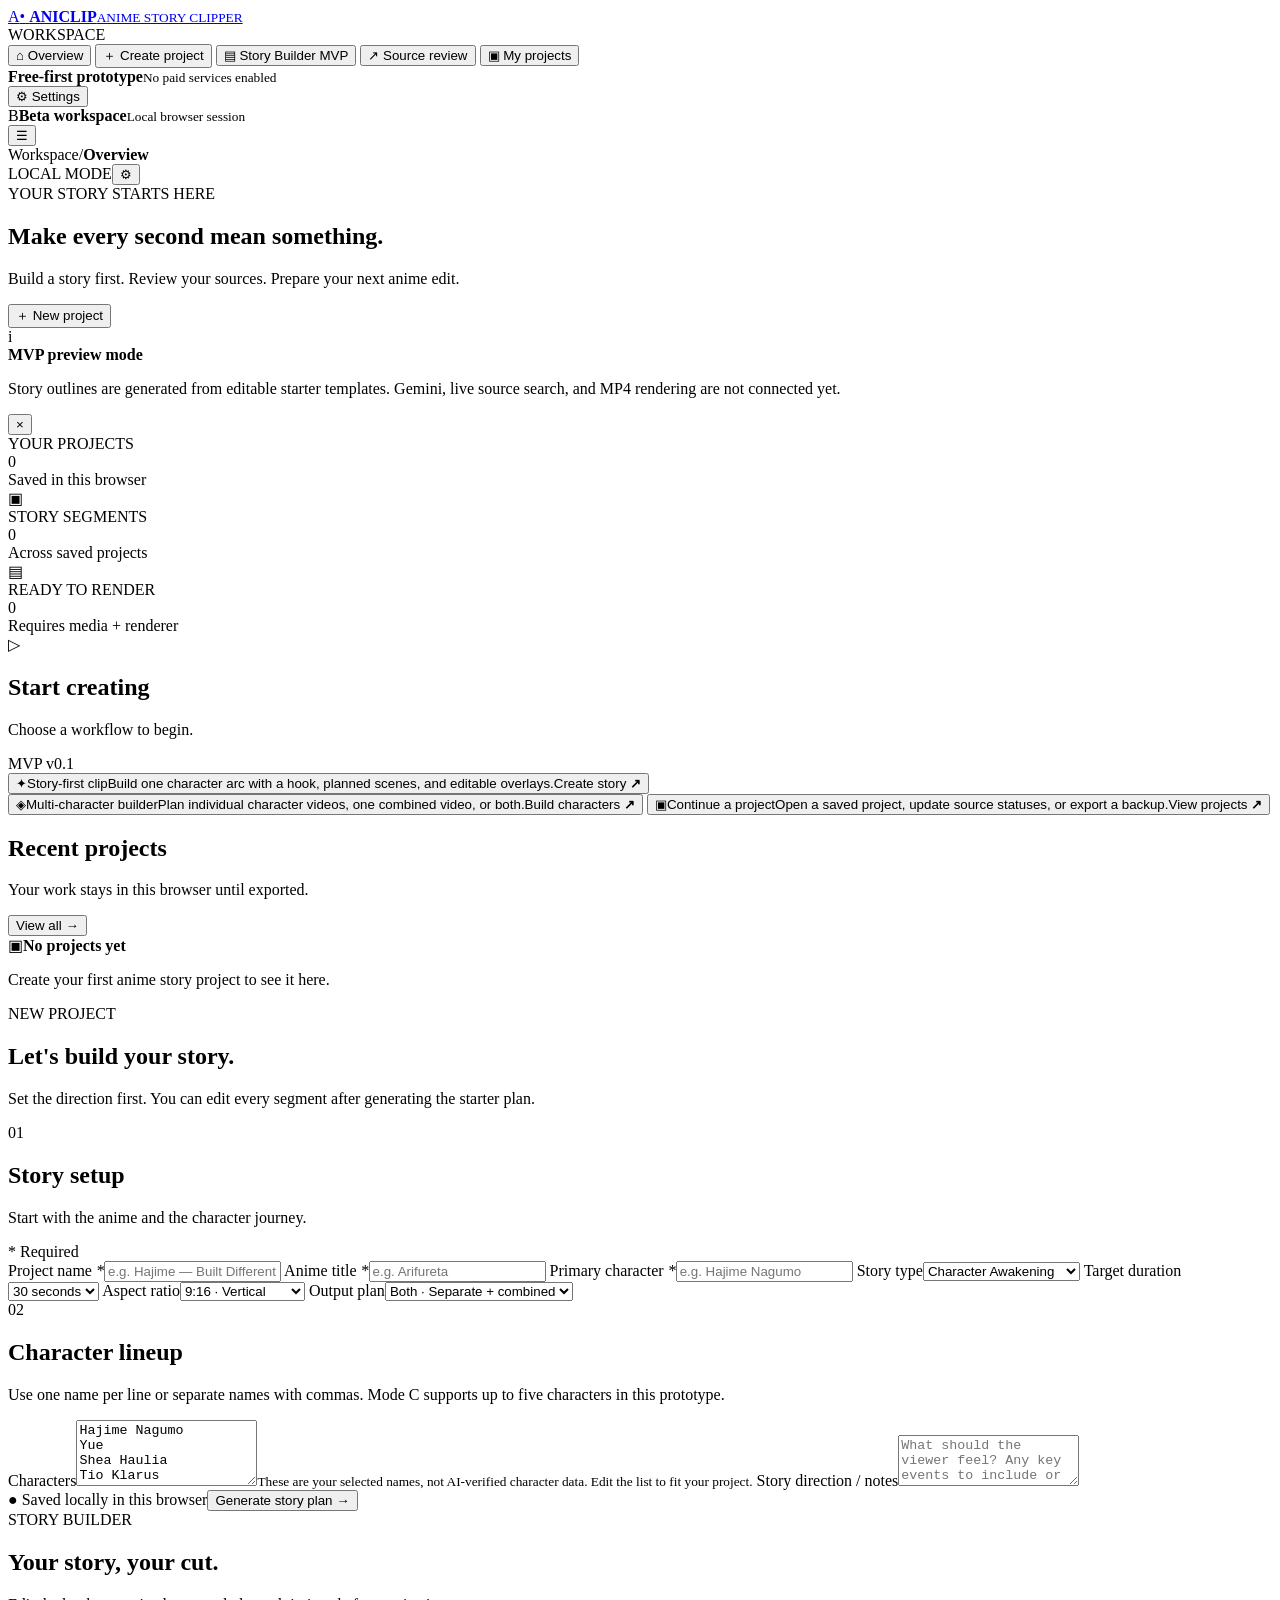
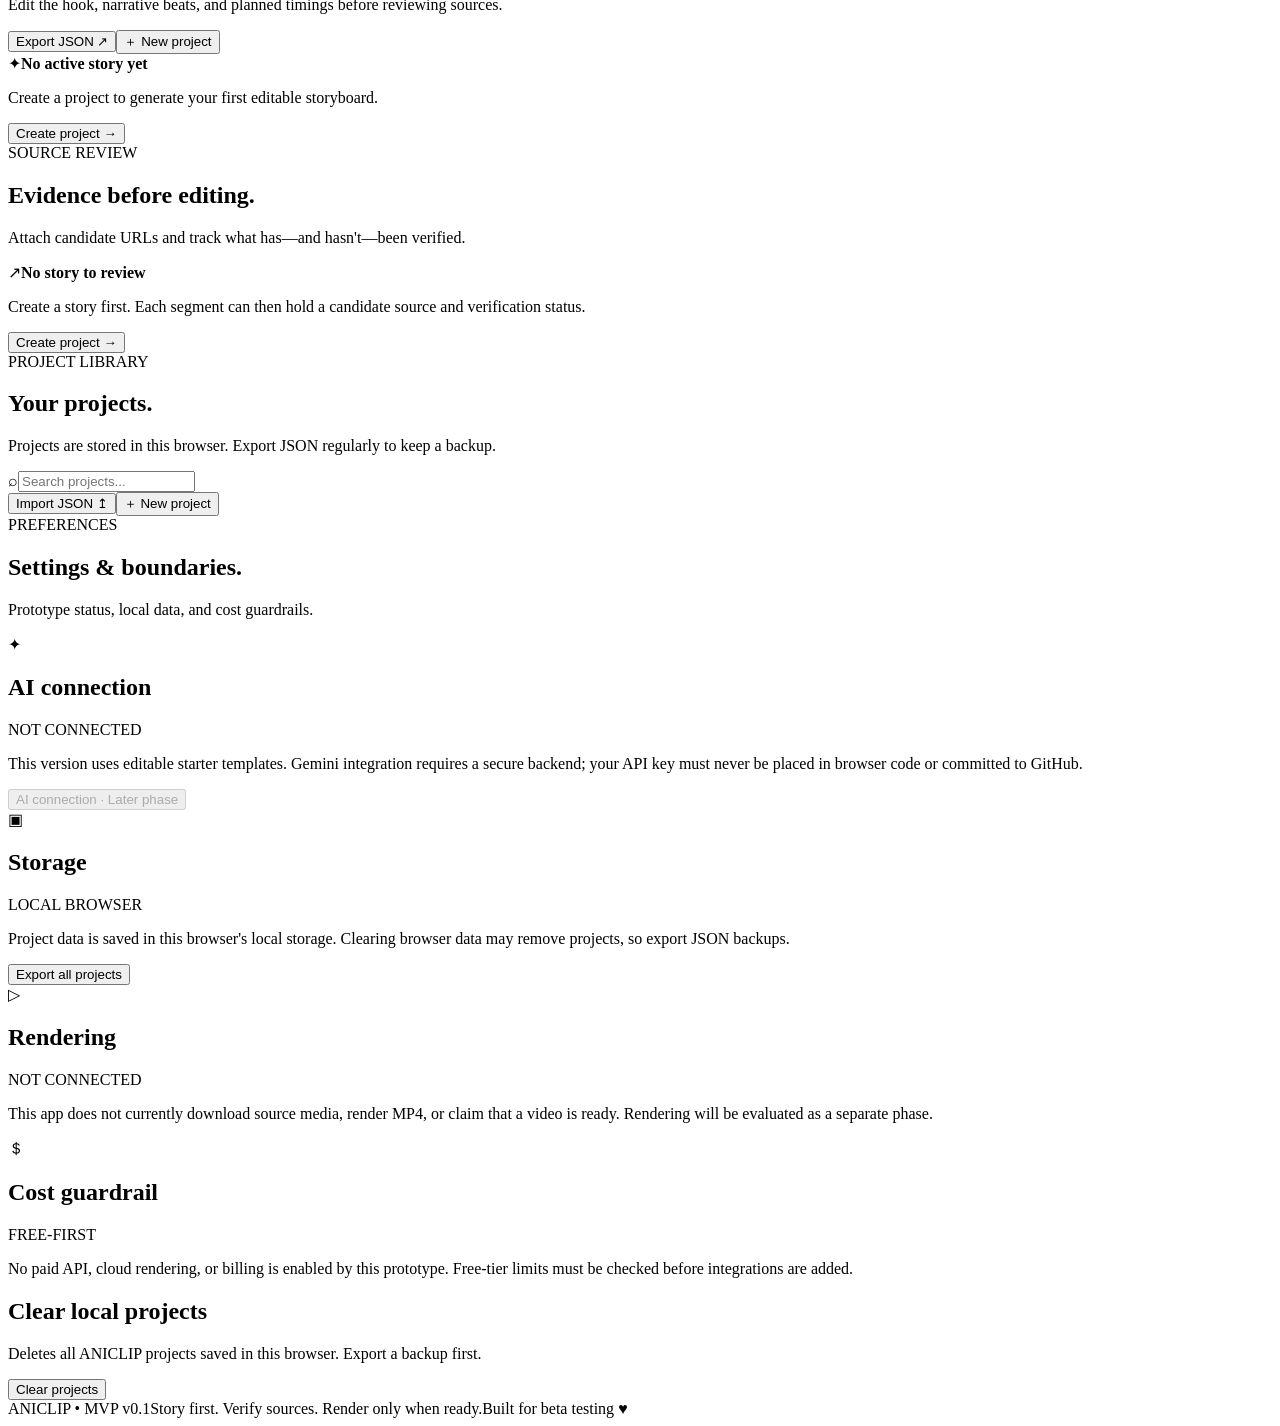
==== index.html @ 744c7e6e "feat: add ANICLIP MVP browser interface" ====
<!doctype html>
<html lang="en">
<head>
  <meta charset="utf-8">
  <meta name="viewport" content="width=device-width, initial-scale=1">
  <meta name="theme-color" content="#111310">
  <meta name="description" content="ANICLIP — plan coherent anime storytelling clips in your browser.">
  <title>ANICLIP — Anime Story Clipper</title>
  <link rel="stylesheet" href="./styles.css">
  <script src="./app.js" defer></script>
</head>
<body>
  <div class="app-shell">
    <aside class="sidebar" id="sidebar">
      <a class="brand" href="#" aria-label="ANICLIP home" data-view="home">
        <span class="brand-mark">A<span>•</span></span>
        <span class="brand-copy"><strong>ANICLIP</strong><small>ANIME STORY CLIPPER</small></span>
      </a>
      <div class="workspace-label">WORKSPACE</div>
      <nav class="main-nav" aria-label="Main navigation">
        <button class="nav-item active" data-view="home"><span class="nav-icon">⌂</span> Overview</button>
        <button class="nav-item" data-view="create"><span class="nav-icon">＋</span> Create project</button>
        <button class="nav-item" data-view="story"><span class="nav-icon">▤</span> Story Builder <span class="nav-pill">MVP</span></button>
        <button class="nav-item" data-view="sources"><span class="nav-icon">↗</span> Source review</button>
        <button class="nav-item" data-view="projects"><span class="nav-icon">▣</span> My projects</button>
      </nav>
      <div class="sidebar-bottom">
        <div class="free-card"><span class="status-dot"></span><div><strong>Free-first prototype</strong><small>No paid services enabled</small></div></div>
        <button class="nav-item" data-view="settings"><span class="nav-icon">⚙</span> Settings</button>
        <div class="user-mini"><span class="avatar">B</span><span><strong>Beta workspace</strong><small>Local browser session</small></span></div>
      </div>
    </aside>

    <main class="main-content">
      <header class="topbar">
        <button class="mobile-menu" id="mobileMenu" aria-label="Toggle navigation">☰</button>
        <div class="breadcrumbs"><span>Workspace</span><span class="crumb-slash">/</span><strong id="pageCrumb">Overview</strong></div>
        <div class="topbar-right"><span class="local-badge"><span class="status-dot"></span> LOCAL MODE</span><button class="icon-button" id="topSettings" title="Settings" aria-label="Settings">⚙</button></div>
      </header>

      <section class="view active" id="view-home">
        <div class="welcome-row"><div><div class="eyebrow">YOUR STORY STARTS HERE</div><h1>Make every second <span>mean something.</span></h1><p class="subhead">Build a story first. Review your sources. Prepare your next anime edit.</p></div><button class="button button-primary" data-view="create">＋ New project</button></div>
        <div class="notice notice-info"><span class="notice-icon">i</span><div><strong>MVP preview mode</strong><p>Story outlines are generated from editable starter templates. Gemini, live source search, and MP4 rendering are not connected yet.</p></div><button class="notice-close" aria-label="Dismiss notice">×</button></div>
        <div class="stats-grid">
          <article class="stat-card"><div class="stat-label">YOUR PROJECTS</div><div class="stat-number" id="statProjects">0</div><div class="stat-foot">Saved in this browser</div><span class="stat-icon">▣</span></article>
          <article class="stat-card"><div class="stat-label">STORY SEGMENTS</div><div class="stat-number" id="statSegments">0</div><div class="stat-foot">Across saved projects</div><span class="stat-icon">▤</span></article>
          <article class="stat-card"><div class="stat-label">READY TO RENDER</div><div class="stat-number">0</div><div class="stat-foot">Requires media + renderer</div><span class="stat-icon">▷</span></article>
        </div>
        <div class="section-heading"><div><h2>Start creating</h2><p>Choose a workflow to begin.</p></div><span class="muted-label">MVP v0.1</span></div>
        <div class="workflow-grid">
          <button class="workflow-card" data-view="create"><span class="workflow-icon lime">✦</span><span class="workflow-title">Story-first clip</span><span class="workflow-description">Build one character arc with a hook, planned scenes, and editable overlays.</span><span class="workflow-link">Create story <b>↗</b></span></button>
          <button class="workflow-card" data-view="create" data-mode="both"><span class="workflow-icon purple">◈</span><span class="workflow-title">Multi-character builder</span><span class="workflow-description">Plan individual character videos, one combined video, or both.</span><span class="workflow-link">Build characters <b>↗</b></span></button>
          <button class="workflow-card" data-view="projects"><span class="workflow-icon orange">▣</span><span class="workflow-title">Continue a project</span><span class="workflow-description">Open a saved project, update source statuses, or export a backup.</span><span class="workflow-link">View projects <b>↗</b></span></button>
        </div>
        <div class="section-heading recent-heading"><div><h2>Recent projects</h2><p>Your work stays in this browser until exported.</p></div><button class="text-button" data-view="projects">View all →</button></div>
        <div id="recentProjects" class="recent-list"><div class="empty-state"><span>▣</span><strong>No projects yet</strong><p>Create your first anime story project to see it here.</p></div></div>
      </section>

      <section class="view" id="view-create">
        <div class="page-intro"><div class="eyebrow">NEW PROJECT</div><h1>Let's build your story.</h1><p>Set the direction first. You can edit every segment after generating the starter plan.</p></div>
        <form id="projectForm" class="panel form-panel">
          <div class="panel-heading"><div><span class="step-number">01</span><div><h2>Story setup</h2><p>Start with the anime and the character journey.</p></div></div><span class="required-note">* Required</span></div>
          <div class="form-grid">
            <label class="field field-full"><span>Project name <em>*</em></span><input id="projectName" required maxlength="80" placeholder="e.g. Hajime — Built Different"></label>
            <label class="field"><span>Anime title <em>*</em></span><input id="animeTitle" required placeholder="e.g. Arifureta"></label>
            <label class="field"><span>Primary character <em>*</em></span><input id="characterName" required placeholder="e.g. Hajime Nagumo"></label>
            <label class="field"><span>Story type</span><select id="storyType"><option>Character Awakening</option><option>Origin Story</option><option>Betrayal & Revenge</option><option>Strongest Moments</option><option>Emotional Story</option><option>Full Character Journey</option></select></label>
            <label class="field"><span>Target duration</span><select id="duration"><option value="15">15 seconds</option><option value="20">20 seconds</option><option value="30" selected>30 seconds</option></select></label>
            <label class="field"><span>Aspect ratio</span><select id="aspectRatio"><option value="9:16" selected>9:16 · Vertical</option><option value="4:5">4:5 · Portrait</option><option value="1:1">1:1 · Square</option><option value="16:9">16:9 · Landscape</option></select></label>
            <label class="field"><span>Output plan</span><select id="outputMode"><option value="separate">Separate videos</option><option value="combined">One combined video</option><option value="both" selected>Both · Separate + combined</option></select></label>
          </div>
          <div class="divider"></div>
          <div class="panel-heading compact-heading"><div><span class="step-number">02</span><div><h2>Character lineup</h2><p>Use one name per line or separate names with commas. Mode C supports up to five characters in this prototype.</p></div></div></div>
          <label class="field"><span>Characters</span><textarea id="characterList" rows="4" placeholder="Hajime Nagumo&#10;Yue&#10;Shea Haulia&#10;Tio Klarus&#10;Kaori Shirasaki">Hajime Nagumo
Yue
Shea Haulia
Tio Klarus
Kaori Shirasaki</textarea><small class="field-help">These are your selected names, not AI-verified character data. Edit the list to fit your project.</small></label>
          <label class="field"><span>Story direction / notes</span><textarea id="storyNotes" rows="3" placeholder="What should the viewer feel? Any key events to include or avoid?"></textarea></label>
          <div class="form-footer"><span class="privacy-note"><span>●</span> Saved locally in this browser</span><button class="button button-primary" type="submit">Generate story plan <span>→</span></button></div>
        </form>
      </section>

      <section class="view" id="view-story">
        <div class="page-intro story-intro"><div><div class="eyebrow">STORY BUILDER</div><h1 id="storyPageTitle">Your story, your cut.</h1><p id="storyPageDescription">Edit the hook, narrative beats, and planned timings before reviewing sources.</p></div><div class="page-actions"><button class="button button-secondary" id="exportProjectTop">Export JSON ↗</button><button class="button button-primary" data-view="create">＋ New project</button></div></div>
        <div id="noStory" class="empty-state large-empty"><span>✦</span><strong>No active story yet</strong><p>Create a project to generate your first editable storyboard.</p><button class="button button-primary" data-view="create">Create project →</button></div>
        <div id="storyWorkspace" hidden>
          <div class="project-summary panel"><div class="project-avatar">AN</div><div class="project-summary-copy"><div class="project-kicker" id="summaryAnime">ANIME</div><h2 id="summaryTitle">Project title</h2><p id="summaryMeta">Character · Story type · Duration</p></div><span class="status-chip status-draft" id="summaryStatus">DRAFT</span></div>
          <div class="mode-switch-wrap"><div><h2>Output plan</h2><p>Mode C supports separate videos and a combined video.</p></div><div class="mode-switch" id="modeSwitch"><button data-mode="separate">Separate</button><button data-mode="combined">Combined</button><button data-mode="both" class="selected">Both</button></div></div>
          <div id="outputPlanCards" class="output-plan-grid"></div>
          <div class="story-layout">
            <div class="story-main-column">
              <div class="panel hook-panel"><div class="panel-topline"><div><div class="eyebrow">SMART HOOK · STARTER SUGGESTION</div><h2>Win the first second.</h2></div><span class="tag tag-lime">EDITABLE</span></div><label class="field"><span>Opening overlay</span><input id="hookText" maxlength="100" placeholder="Your hook text"></label><p class="field-help">This hook is a template suggestion, not a scene analysis. Choose a verified visual moment later.</p></div>
              <div class="panel timeline-panel"><div class="panel-topline"><div><div class="eyebrow">STORY RESULT</div><h2>Story timeline</h2><p>Edit the narrative, overlay, and segment length.</p></div><span class="total-time" id="totalTime">30s planned</span></div><div class="timeline-ruler" id="timelineRuler"></div><div id="segmentsList" class="segments-list"></div><div class="timeline-footer"><button class="button button-secondary" id="addSegment">＋ Add segment</button><button class="button button-primary" id="saveStory">Save changes</button></div></div>
            </div>
            <aside class="story-side-column">
              <div class="panel settings-panel"><div class="panel-topline"><h2>Output settings</h2><span class="small-icon">⚙</span></div><label class="field"><span>Duration</span><select id="storyDuration"><option value="15">15 seconds</option><option value="20">20 seconds</option><option value="30">30 seconds</option></select></label><label class="field"><span>Aspect ratio</span><select id="storyRatio"><option value="9:16">9:16 · Vertical</option><option value="4:5">4:5 · Portrait</option><option value="1:1">1:1 · Square</option><option value="16:9">16:9 · Landscape</option></select></label><label class="field"><span>Target resolution</span><select id="storyResolution"><option>720p target</option><option selected>1080p target</option></select></label><div class="settings-note">Targets only. No video has been rendered.</div></div>
              <div class="panel readiness-panel"><div class="panel-topline"><h2>Project readiness</h2><span class="small-icon">◉</span></div><div class="readiness-row"><span>Story plan</span><span class="readiness-value ready">Created</span></div><div class="readiness-row"><span>Sources</span><span class="readiness-value pending" id="sourceReadiness">Not reviewed</span></div><div class="readiness-row"><span>Media files</span><span class="readiness-value pending">Not mapped</span></div><div class="readiness-row"><span>MP4 render</span><span class="readiness-value pending">Not available</span></div><button class="button button-secondary button-full" data-view="sources">Review sources →</button></div>
            </aside>
          </div>
        </div>
      </section>

      <section class="view" id="view-sources">
        <div class="page-intro"><div class="eyebrow">SOURCE REVIEW</div><h1>Evidence before editing.</h1><p>Attach candidate URLs and track what has—and hasn't—been verified.</p></div>
        <div id="sourcesEmpty" class="empty-state large-empty"><span>↗</span><strong>No story to review</strong><p>Create a story first. Each segment can then hold a candidate source and verification status.</p><button class="button button-primary" data-view="create">Create project →</button></div>
        <div id="sourcesWorkspace" hidden><div class="notice notice-warning"><span class="notice-icon">!</span><div><strong>Source links are not editable media.</strong><p>This prototype does not download videos or verify scene timestamps automatically. Only use media you own or are authorized to edit.</p></div></div><div id="sourceCards" class="source-cards"></div><div class="source-actions"><button class="button button-secondary" id="saveSources">Save source review</button><button class="button button-primary" id="exportFromSources">Export project JSON ↗</button></div></div>
      </section>

      <section class="view" id="view-projects">
        <div class="page-intro"><div class="eyebrow">PROJECT LIBRARY</div><h1>Your projects.</h1><p>Projects are stored in this browser. Export JSON regularly to keep a backup.</p></div>
        <div class="library-toolbar"><div class="search-box"><span>⌕</span><input id="projectSearch" placeholder="Search projects..." aria-label="Search projects"></div><button class="button button-secondary" id="importProject">Import JSON ↥</button><input type="file" id="importFile" accept=".json,application/json" hidden><button class="button button-primary" data-view="create">＋ New project</button></div>
        <div id="projectsList" class="projects-list"></div>
      </section>

      <section class="view" id="view-settings">
        <div class="page-intro"><div class="eyebrow">PREFERENCES</div><h1>Settings & boundaries.</h1><p>Prototype status, local data, and cost guardrails.</p></div>
        <div class="settings-grid">
          <div class="panel settings-section"><div class="settings-section-icon">✦</div><h2>AI connection</h2><span class="status-chip status-draft">NOT CONNECTED</span><p>This version uses editable starter templates. Gemini integration requires a secure backend; your API key must never be placed in browser code or committed to GitHub.</p><button class="button button-secondary" disabled>AI connection · Later phase</button></div>
          <div class="panel settings-section"><div class="settings-section-icon">▣</div><h2>Storage</h2><span class="status-chip status-ready">LOCAL BROWSER</span><p>Project data is saved in this browser's local storage. Clearing browser data may remove projects, so export JSON backups.</p><button class="button button-secondary" id="exportAllProjects">Export all projects</button></div>
          <div class="panel settings-section"><div class="settings-section-icon">▷</div><h2>Rendering</h2><span class="status-chip status-draft">NOT CONNECTED</span><p>This app does not currently download source media, render MP4, or claim that a video is ready. Rendering will be evaluated as a separate phase.</p></div>
          <div class="panel settings-section"><div class="settings-section-icon">＄</div><h2>Cost guardrail</h2><span class="status-chip status-ready">FREE-FIRST</span><p>No paid API, cloud rendering, or billing is enabled by this prototype. Free-tier limits must be checked before integrations are added.</p></div>
        </div>
        <div class="panel danger-zone"><div><h2>Clear local projects</h2><p>Deletes all ANICLIP projects saved in this browser. Export a backup first.</p></div><button class="button button-danger" id="clearProjects">Clear projects</button></div>
      </section>

      <footer class="app-footer"><span>ANICLIP <span class="footer-dot">•</span> MVP v0.1</span><span>Story first. Verify sources. Render only when ready.</span><span>Built for beta testing <span class="footer-heart">♥</span></span></footer>
    </main>
  </div>
  <div id="toast" class="toast" role="status" aria-live="polite"></div>
  <dialog id="confirmDialog" class="confirm-dialog"><form method="dialog"><div class="dialog-mark">!</div><h2 id="dialogTitle">Are you sure?</h2><p id="dialogText">This action cannot be undone.</p><div class="dialog-actions"><button class="button button-secondary" value="cancel">Cancel</button><button class="button button-danger" id="dialogConfirm" value="confirm">Confirm</button></div></form></dialog>
</body>
</html>
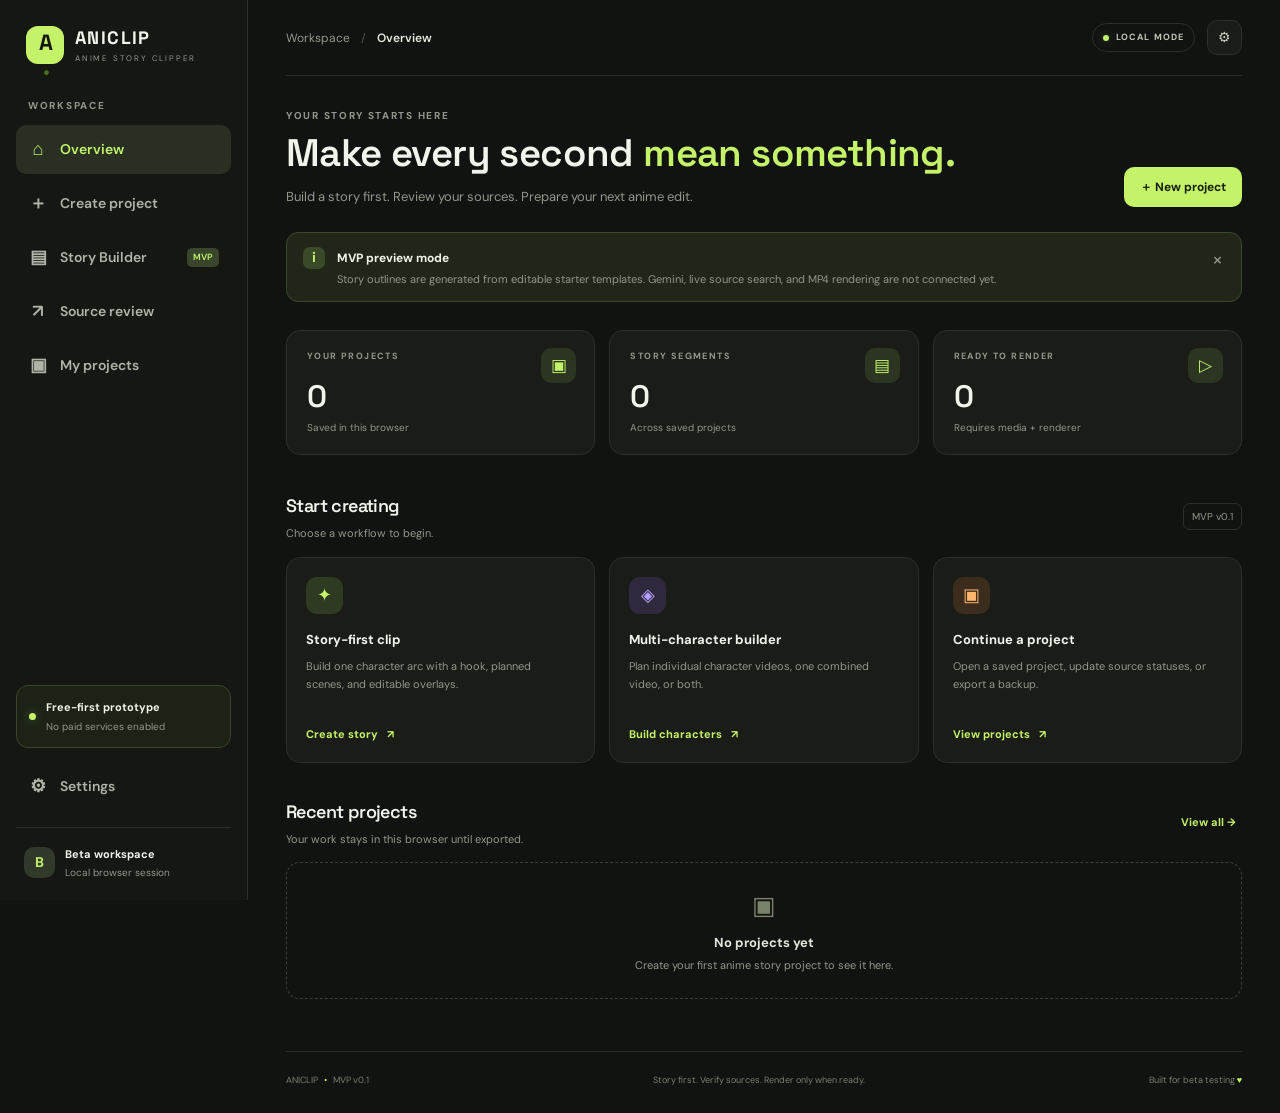
==== commit 3bd9d3fc: "fix: avoid prefilled characters for unrelated anime projects" ====
--- a/index.html
+++ b/index.html
@@ -71,11 +71,7 @@
           </div>
           <div class="divider"></div>
           <div class="panel-heading compact-heading"><div><span class="step-number">02</span><div><h2>Character lineup</h2><p>Use one name per line or separate names with commas. Mode C supports up to five characters in this prototype.</p></div></div></div>
-          <label class="field"><span>Characters</span><textarea id="characterList" rows="4" placeholder="Hajime Nagumo&#10;Yue&#10;Shea Haulia&#10;Tio Klarus&#10;Kaori Shirasaki">Hajime Nagumo
-Yue
-Shea Haulia
-Tio Klarus
-Kaori Shirasaki</textarea><small class="field-help">These are your selected names, not AI-verified character data. Edit the list to fit your project.</small></label>
+          <label class="field"><span>Characters</span><textarea id="characterList" rows="4" placeholder="e.g. Hajime Nagumo, Yue, Shea Haulia, Tio Klarus, Kaori Shirasaki"></textarea><small class="field-help">These are your selected names, not AI-verified character data. Edit the list to fit your project.</small></label>
           <label class="field"><span>Story direction / notes</span><textarea id="storyNotes" rows="3" placeholder="What should the viewer feel? Any key events to include or avoid?"></textarea></label>
           <div class="form-footer"><span class="privacy-note"><span>●</span> Saved locally in this browser</span><button class="button button-primary" type="submit">Generate story plan <span>→</span></button></div>
         </form>
--- a/styles.css
+++ b/styles.css
@@ -0,0 +1,8 @@
+@import url('https://fonts.googleapis.com/css2?family=DM+Sans:wght@400;500;600;700&family=Space+Grotesk:wght@400;500;600;700&display=swap');
+:root{color-scheme:dark;--bg:#111310;--panel:#191c17;--panel2:#20231d;--border:#2b3028;--text:#f1f4eb;--muted:#91988a;--lime:#c4f36a;--lime-dark:#a9d84f;--purple:#b4a0ff;--orange:#ffb56a;--red:#ff7b78;--radius:16px;--shadow:0 18px 55px #0002}
+*{box-sizing:border-box}html{scroll-behavior:smooth}body{margin:0;background:var(--bg);color:var(--text);font-family:'DM Sans',sans-serif;font-size:14px;line-height:1.5}button,input,select,textarea{font:inherit}button{cursor:pointer}button:focus-visible,input:focus-visible,select:focus-visible,textarea:focus-visible,a:focus-visible{outline:2px solid var(--lime);outline-offset:3px}button:disabled{opacity:.45;cursor:not-allowed}.app-shell{min-height:100vh}.sidebar{width:248px;position:fixed;inset:0 auto 0 0;background:#151713;border-right:1px solid var(--border);display:flex;flex-direction:column;padding:26px 16px 16px;z-index:20}.brand{display:flex;align-items:center;gap:11px;text-decoration:none;color:var(--text);padding:0 10px 34px}.brand-mark{display:grid;place-items:center;width:38px;height:38px;border-radius:12px;background:var(--lime);color:#151811;font-family:'Space Grotesk',sans-serif;font-size:22px;font-weight:700;letter-spacing:-2px}.brand-mark span{color:#476b18;font-size:17px}.brand-copy{display:flex;flex-direction:column;line-height:1.2}.brand-copy strong{font-family:'Space Grotesk',sans-serif;font-size:18px;letter-spacing:1.4px}.brand-copy small{font-size:8px;letter-spacing:1.8px;color:var(--muted);margin-top:5px}.workspace-label,.eyebrow{font-size:10px;letter-spacing:1.7px;font-weight:700;color:var(--muted)}.workspace-label{padding:0 12px 12px}.main-nav{display:grid;gap:5px}.nav-item{border:0;background:transparent;color:#aeb4a7;text-align:left;display:flex;align-items:center;gap:12px;padding:11px 12px;border-radius:10px;font-weight:600;transition:.15s}.nav-item:hover{background:#23271f;color:var(--text)}.nav-item.active{background:#292f22;color:var(--lime)}.nav-icon{width:20px;text-align:center;font-size:18px}.nav-pill{margin-left:auto;background:#39462b;color:var(--lime);font-size:9px;padding:3px 6px;border-radius:5px}.sidebar-bottom{margin-top:auto}.free-card{display:flex;align-items:center;gap:10px;padding:13px 12px;margin:0 0 14px;border:1px solid #39442d;background:#1c2316;border-radius:12px}.free-card div,.user-mini>span:last-child{display:grid;gap:3px}.free-card strong,.user-mini strong{font-size:11px}.free-card small,.user-mini small{font-size:10px;color:var(--muted)}.status-dot{display:inline-block;flex:0 0 auto;width:7px;height:7px;background:var(--lime);border-radius:50%;box-shadow:0 0 10px #c4f36645}.user-mini{border-top:1px solid var(--border);margin-top:16px;padding:18px 8px 4px;display:flex;align-items:center;gap:10px}.avatar{width:31px;height:31px;border-radius:10px;display:grid;place-items:center;background:#30392a;color:var(--lime);font-weight:700}.main-content{margin-left:248px;min-height:100vh;padding:0 38px;max-width:1700px}.topbar{height:76px;display:flex;align-items:center;justify-content:space-between;border-bottom:1px solid var(--border);margin-bottom:32px}.breadcrumbs{display:flex;align-items:center;gap:11px;color:var(--muted);font-size:12px}.breadcrumbs strong{color:#e7eadd;font-weight:600}.crumb-slash{color:#50564b}.topbar-right{display:flex;align-items:center;gap:12px}.local-badge{display:flex;align-items:center;gap:7px;font-size:9px;font-weight:700;letter-spacing:1.1px;border:1px solid var(--border);border-radius:20px;padding:7px 10px;color:#bfc7b5}.local-badge .status-dot{width:6px;height:6px}.icon-button,.mobile-menu{border:1px solid var(--border);background:var(--panel);color:#c9d0c0;width:35px;height:35px;border-radius:10px}.mobile-menu{display:none}.view{display:none;animation:appear .22s ease}.view.active{display:block}@keyframes appear{from{opacity:.5;transform:translateY(4px)}to{opacity:1;transform:translateY(0)}}h1,h2,h3,p{margin-top:0}h1,h2,h3{font-family:'Space Grotesk',sans-serif;letter-spacing:-.6px}h1{font-size:clamp(28px,3vw,39px);line-height:1.15;margin:8px 0 12px;font-weight:600}h1 span{color:var(--lime)}h2{font-size:18px;margin:0 0 6px;font-weight:600}p{color:var(--muted)}.subhead,.page-intro>p{font-size:13px;margin-bottom:0}.welcome-row{display:flex;align-items:flex-end;justify-content:space-between;gap:24px;margin-bottom:25px}.welcome-row>div{max-width:670px}.button{border:1px solid transparent;border-radius:10px;display:inline-flex;align-items:center;justify-content:center;gap:9px;padding:10px 15px;font-size:12px;font-weight:700;white-space:nowrap;transition:background .15s,border-color .15s,transform .15s}.button:hover{transform:translateY(-1px)}.button-primary{background:var(--lime);color:#19200f}.button-primary:hover{background:#d2ff7b}.button-secondary{background:#22261f;border-color:#343a2e;color:#e4e9dc}.button-secondary:hover{background:#2a3024;border-color:#4c5940}.button-danger{background:#3b211f;border-color:#64302c;color:#ffaaa4}.button-full{width:100%;margin-top:16px}.notice{display:flex;align-items:flex-start;gap:12px;padding:14px 16px;border-radius:12px;margin-bottom:28px;position:relative}.notice-info{background:#202719;border:1px solid #39492a}.notice-warning{background:#292218;border:1px solid #5a4526;margin-bottom:20px}.notice-icon{width:22px;height:22px;border-radius:7px;display:grid;place-items:center;flex:0 0 auto;background:#3a4a29;color:var(--lime);font-weight:700}.notice-warning .notice-icon{background:#54401f;color:#ffcf82}.notice strong{font-size:12px}.notice p{font-size:11px;margin:3px 22px 0 0;line-height:1.5}.notice-close{position:absolute;right:12px;top:10px;border:0;background:transparent;color:var(--muted);font-size:20px}.stats-grid{display:grid;grid-template-columns:repeat(3,minmax(0,1fr));gap:14px;margin-bottom:37px}.stat-card{position:relative;background:var(--panel);border:1px solid var(--border);border-radius:14px;padding:19px 20px;overflow:hidden}.stat-label{font-size:9px;letter-spacing:1.4px;color:var(--muted);font-weight:700}.stat-number{font-family:'Space Grotesk',sans-serif;font-size:31px;font-weight:600;margin:9px 0 0}.stat-foot{font-size:10px;color:var(--muted);margin-top:1px}.stat-icon{position:absolute;right:18px;top:17px;width:35px;height:35px;border-radius:10px;display:grid;place-items:center;color:var(--lime);background:#2b3522;font-size:17px}.section-heading{display:flex;align-items:center;justify-content:space-between;margin-bottom:15px}.section-heading p{font-size:11px;margin:0}.muted-label{font-size:10px;color:var(--muted);border:1px solid var(--border);border-radius:7px;padding:5px 8px}.workflow-grid{display:grid;grid-template-columns:repeat(3,minmax(0,1fr));gap:14px}.workflow-card{display:flex;flex-direction:column;align-items:flex-start;text-align:left;background:var(--panel);border:1px solid var(--border);border-radius:14px;padding:19px;min-height:206px;color:var(--text);transition:.18s}.workflow-card:hover{border-color:#637b43;transform:translateY(-2px);background:#1c2018}.workflow-icon{width:37px;height:37px;border-radius:11px;display:grid;place-items:center;font-size:18px;margin-bottom:16px}.workflow-icon.lime{background:#2e3a22;color:var(--lime)}.workflow-icon.purple{background:#30293e;color:var(--purple)}.workflow-icon.orange{background:#3b2c1e;color:var(--orange)}.workflow-title{font-weight:700;font-size:13px}.workflow-description{font-size:11px;line-height:1.65;color:var(--muted);margin-top:8px;max-width:260px}.workflow-link{font-size:11px;font-weight:700;color:var(--lime);margin-top:auto;padding-top:16px}.workflow-link b{margin-left:6px}.recent-heading{margin-top:35px}.text-button{border:0;background:transparent;color:var(--lime);font-weight:700;font-size:11px}.empty-state{min-height:130px;border:1px dashed #3a4034;border-radius:14px;display:flex;align-items:center;justify-content:center;flex-direction:column;text-align:center;padding:24px;color:var(--muted)}.empty-state>span{font-size:25px;color:#79836c;margin-bottom:8px}.empty-state strong{color:#dfe5d8;font-size:13px}.empty-state p{font-size:11px;margin:5px 0 0}.large-empty{min-height:300px;margin:20px 0}.large-empty .button{margin-top:20px}.page-intro{margin-bottom:26px}.page-intro h1{font-size:32px}.panel{background:var(--panel);border:1px solid var(--border);border-radius:var(--radius);padding:22px}.form-panel{max-width:950px}.panel-heading{display:flex;justify-content:space-between;align-items:flex-start;margin-bottom:24px}.panel-heading>div{display:flex;align-items:flex-start;gap:12px}.panel-heading p{font-size:11px;margin:0}.step-number{width:28px;height:28px;display:grid;place-items:center;background:#2c3522;border-radius:8px;color:var(--lime);font-weight:700;font-size:11px}.required-note{font-size:10px;color:var(--muted)}.form-grid{display:grid;grid-template-columns:repeat(2,minmax(0,1fr));gap:19px 16px}.field{display:flex;flex-direction:column;gap:8px;min-width:0}.field>span{font-size:11px;color:#cbd1c4;font-weight:600}.field em{color:var(--lime);font-style:normal}.field input,.field select,.field textarea,.search-box input{width:100%;background:#121510;border:1px solid #343a30;border-radius:9px;padding:11px 12px;color:var(--text);outline:none;font-size:12px}.field input::placeholder,.field textarea::placeholder,.search-box input::placeholder{color:#666e60}.field input:focus,.field select:focus,.field textarea:focus,.search-box input:focus{border-color:#758f4e}.field textarea{resize:vertical;min-height:75px;line-height:1.6}.field-full{grid-column:1/-1}.field-help{font-size:10px;color:var(--muted);line-height:1.6}.divider{height:1px;background:var(--border);margin:26px 0}.compact-heading{margin-bottom:17px}.form-footer{display:flex;align-items:center;justify-content:space-between;gap:15px;margin-top:28px;padding-top:19px;border-top:1px solid var(--border)}.privacy-note{font-size:10px;color:var(--muted)}.privacy-note span{color:var(--lime);font-size:8px;margin-right:5px}.story-intro{display:flex;justify-content:space-between;align-items:flex-end;gap:20px}.page-actions{display:flex;gap:8px}.project-summary{display:flex;align-items:center;gap:14px;margin:22px 0 24px;padding:16px 18px}.project-avatar{width:43px;height:43px;display:grid;place-items:center;background:#303c23;color:var(--lime);border-radius:12px;font-family:'Space Grotesk',sans-serif;font-weight:700}.project-summary-copy{flex:1;min-width:0}.project-kicker{font-size:9px;color:var(--muted);letter-spacing:1.5px;font-weight:700}.project-summary h2{margin:2px 0;font-size:16px}.project-summary p{font-size:11px;margin:0}.status-chip{display:inline-flex;align-items:center;border-radius:6px;padding:5px 8px;font-size:9px;font-weight:700;letter-spacing:.5px;white-space:nowrap}.status-draft{background:#2e3027;color:#c1c5b8}.status-ready{background:#26351c;color:var(--lime)}.mode-switch-wrap{display:flex;align-items:center;justify-content:space-between;gap:20px;margin:0 0 15px}.mode-switch-wrap h2{font-size:15px}.mode-switch-wrap p{font-size:10px;margin:0}.mode-switch{display:flex;gap:4px;background:#191c16;padding:4px;border:1px solid var(--border);border-radius:10px}.mode-switch button{border:0;background:transparent;color:var(--muted);font-size:10px;font-weight:700;border-radius:7px;padding:8px 12px}.mode-switch button.selected{background:#344327;color:var(--lime)}.output-plan-grid{display:grid;grid-template-columns:repeat(2,minmax(0,1fr));gap:12px;margin-bottom:22px}.output-plan-card{border:1px solid var(--border);background:#181b15;border-radius:12px;padding:15px;display:flex;align-items:flex-start;gap:12px}.output-plan-card .plan-icon{width:32px;height:32px;display:grid;place-items:center;background:#293322;border-radius:9px;color:var(--lime);flex:0 0 auto}.output-plan-card strong{font-size:12px}.output-plan-card p{font-size:10px;margin:4px 0 0;line-height:1.6}.story-layout{display:grid;grid-template-columns:minmax(0,1fr) 270px;gap:16px;align-items:start}.story-main-column,.story-side-column{display:grid;gap:15px;min-width:0}.hook-panel{padding:20px}.panel-topline{display:flex;align-items:flex-start;justify-content:space-between;gap:12px;margin-bottom:17px}.panel-topline h2{margin:5px 0 0}.panel-topline p{font-size:10px;margin:4px 0 0}.tag{font-size:9px;font-weight:700;padding:5px 7px;border-radius:6px}.tag-lime{background:#2c3820;color:var(--lime)}.hook-panel .field{margin-bottom:7px}.hook-panel .field input{font-size:14px;font-weight:700}.timeline-panel{padding:20px}.total-time{font-size:10px;color:var(--lime);background:#2b3521;padding:5px 8px;border-radius:7px;white-space:nowrap}.timeline-ruler{display:flex;justify-content:space-between;border-top:1px solid #41473a;padding-top:8px;margin:22px 2px 15px;font-size:9px;color:var(--muted)}.segments-list{display:grid;gap:10px}.segment-card{border:1px solid #30362a;background:#1c2019;border-radius:12px;padding:14px}.segment-head{display:flex;align-items:center;gap:10px;margin-bottom:12px}.segment-index{width:27px;height:27px;display:grid;place-items:center;border-radius:8px;background:#303b24;color:var(--lime);font-size:10px;font-weight:700;flex:0 0 auto}.segment-head-copy{flex:1;min-width:0}.segment-head-copy strong{font-size:12px;display:block}.segment-head-copy small{font-size:9px;color:var(--muted)}.segment-remove{border:1px solid var(--border);background:transparent;color:var(--muted);width:27px;height:27px;border-radius:7px}.segment-fields{display:grid;grid-template-columns:minmax(0,1fr) 85px;gap:11px}.segment-fields .field:nth-child(2){grid-column:2;grid-row:1}.segment-fields .field:nth-child(3),.segment-fields .field:nth-child(4){grid-column:1/-1}.segment-fields .field input{padding:9px;font-size:11px}.segment-fields .field textarea{min-height:53px;padding:9px;font-size:11px}.segment-fields .field>span{font-size:10px}.timeline-footer{display:flex;justify-content:space-between;gap:10px;margin-top:16px;padding-top:16px;border-top:1px solid var(--border)}.settings-panel,.readiness-panel{padding:18px}.settings-panel .panel-topline,.readiness-panel .panel-topline{margin-bottom:16px}.settings-panel h2,.readiness-panel h2{font-size:15px}.small-icon{font-size:15px;color:var(--muted)}.settings-panel .field{margin-bottom:14px}.settings-panel .field>span{font-size:10px}.settings-panel .field select{padding:9px;font-size:11px}.settings-note{font-size:9px;color:var(--muted);line-height:1.6;border-top:1px solid var(--border);padding-top:12px}.readiness-row{display:flex;justify-content:space-between;gap:8px;padding:10px 0;border-bottom:1px solid #2b3027;font-size:10px;color:#c3c9bc}.readiness-value{font-size:9px}.readiness-value.ready{color:var(--lime)}.readiness-value.pending{color:#b2aa90}.source-cards{display:grid;gap:12px}.source-card{background:var(--panel);border:1px solid var(--border);border-radius:14px;padding:18px}.source-card-header{display:flex;gap:12px;align-items:center;margin-bottom:14px}.source-card-header .segment-index{width:32px;height:32px}.source-card-header>div{flex:1}.source-card-header strong{font-size:12px;display:block}.source-card-header small{font-size:10px;color:var(--muted)}.source-card-grid{display:grid;grid-template-columns:minmax(0,1fr) 180px;gap:14px}.source-card-grid .field input,.source-card-grid .field select{font-size:11px;padding:10px}.source-help{font-size:10px;color:var(--muted);margin:12px 0 0}.source-actions{display:flex;justify-content:flex-end;gap:9px;margin-top:18px}.library-toolbar{display:flex;gap:10px;align-items:center;margin-bottom:18px}.search-box{display:flex;align-items:center;gap:9px;flex:1;max-width:400px;background:#121510;border:1px solid #343a30;border-radius:9px;padding-left:12px;color:var(--muted)}.search-box input{border:0;background:transparent}.projects-list{display:grid;gap:10px}.project-row{display:flex;align-items:center;gap:14px;background:var(--panel);border:1px solid var(--border);border-radius:13px;padding:15px}.project-row .project-avatar{width:39px;height:39px;flex:0 0 auto}.project-row-copy{flex:1;min-width:0}.project-row-copy strong{font-size:12px;display:block;overflow:hidden;text-overflow:ellipsis;white-space:nowrap}.project-row-copy small{display:block;color:var(--muted);font-size:10px;margin-top:4px}.project-row-actions{display:flex;gap:7px;flex-wrap:wrap}.small-button{border:1px solid var(--border);background:#22261f;color:#dfe5d8;border-radius:7px;padding:7px 9px;font-size:10px;font-weight:700}.small-button:hover{border-color:#647d46}.settings-grid{display:grid;grid-template-columns:repeat(2,minmax(0,1fr));gap:14px}.settings-section{min-height:220px}.settings-section-icon{width:37px;height:37px;border-radius:10px;display:grid;place-items:center;background:#2a3421;color:var(--lime);font-size:17px;margin-bottom:14px}.settings-section h2{margin-bottom:9px}.settings-section p{font-size:11px;line-height:1.7;margin:13px 0 17px}.danger-zone{display:flex;align-items:center;justify-content:space-between;gap:20px;margin-top:18px;border-color:#4b302c}.danger-zone h2{font-size:14px}.danger-zone p{font-size:10px;margin:0}.app-footer{display:flex;justify-content:space-between;gap:16px;align-items:center;border-top:1px solid var(--border);margin-top:52px;padding:22px 0 26px;font-size:9px;color:#777f70}.footer-dot{color:var(--lime);margin:0 4px}.footer-heart{color:var(--lime)}.toast{position:fixed;right:24px;bottom:24px;z-index:80;background:#d3fa90;color:#19200f;padding:12px 16px;border-radius:10px;font-size:12px;font-weight:700;box-shadow:var(--shadow);opacity:0;transform:translateY(8px);pointer-events:none;transition:.2s}.toast.show{opacity:1;transform:translateY(0)}.confirm-dialog{max-width:400px;width:calc(100% - 32px);border:1px solid var(--border);background:var(--panel);color:var(--text);border-radius:16px;padding:25px;box-shadow:var(--shadow)}.confirm-dialog::backdrop{background:#0009;backdrop-filter:blur(3px)}.confirm-dialog form{text-align:center}.dialog-mark{display:grid;place-items:center;width:40px;height:40px;border-radius:12px;background:#3a2922;color:var(--orange);margin:0 auto 13px;font-weight:700;font-size:19px}.confirm-dialog h2{font-size:18px}.confirm-dialog p{font-size:12px}.dialog-actions{display:flex;justify-content:center;gap:8px;margin-top:20px}
+@media(min-width:1500px){.main-content{padding-left:48px;padding-right:48px}.story-layout{grid-template-columns:minmax(0,1fr) 300px}.workflow-card{min-height:220px}}
+@media(max-width:1180px){.main-content{padding:0 25px}.sidebar{width:220px}.main-content{margin-left:220px}.story-layout{grid-template-columns:minmax(0,1fr) 245px}.workflow-grid{gap:10px}.workflow-card{padding:15px}}
+@media(max-width:940px){.sidebar{transform:translateX(-100%);transition:transform .22s;box-shadow:var(--shadow)}.sidebar.open{transform:translateX(0)}.main-content{margin-left:0;padding:0 22px}.mobile-menu{display:block;margin-right:10px}.topbar{justify-content:flex-start}.breadcrumbs{flex:1}.topbar-right{margin-left:auto}.story-layout{grid-template-columns:1fr}.story-side-column{grid-template-columns:repeat(2,minmax(0,1fr))}.workflow-grid{grid-template-columns:repeat(3,minmax(0,1fr))}.workflow-card{min-height:220px}.workflow-description{font-size:10px}}
+@media(max-width:680px){.main-content{padding:0 15px}.topbar{height:63px;margin-bottom:24px}.local-badge{font-size:8px;padding:6px 7px}.topbar-right{gap:7px}.welcome-row{align-items:flex-start;flex-direction:column}.welcome-row .button{width:100%}.stats-grid{gap:8px}.stat-card{padding:14px 12px}.stat-label{font-size:8px;letter-spacing:.7px}.stat-number{font-size:25px}.stat-icon{right:9px;top:10px;width:27px;height:27px;font-size:13px}.stat-foot{font-size:9px}.workflow-grid{grid-template-columns:1fr}.workflow-card{min-height:0}.workflow-description{max-width:none}.workflow-link{padding-top:12px}.section-heading{align-items:flex-end}.page-intro h1{font-size:29px}.form-panel,.panel{padding:16px}.form-grid{grid-template-columns:1fr}.field-full{grid-column:auto}.form-footer{align-items:stretch;flex-direction:column}.form-footer .button{width:100%}.story-intro{align-items:flex-start;flex-direction:column}.page-actions{width:100%}.page-actions .button{flex:1}.project-summary{align-items:flex-start;flex-wrap:wrap}.project-summary-copy{width:calc(100% - 60px);flex:initial}.project-summary .status-chip{margin-left:57px}.mode-switch-wrap{align-items:flex-start;flex-direction:column}.mode-switch{width:100%}.mode-switch button{flex:1}.output-plan-grid{grid-template-columns:1fr}.story-side-column{grid-template-columns:1fr}.segment-fields{grid-template-columns:minmax(0,1fr) 75px}.timeline-footer .button{font-size:10px;padding:9px}.source-card-grid{grid-template-columns:1fr}.source-card-grid .field:last-child{max-width:none}.source-actions{flex-direction:column}.source-actions .button{width:100%}.library-toolbar{flex-wrap:wrap}.search-box{flex-basis:100%;max-width:none;order:0}.library-toolbar .button{flex:1}.project-row{align-items:flex-start;flex-wrap:wrap}.project-row-copy{width:calc(100% - 60px);flex:initial}.project-row-actions{width:100%;padding-left:53px}.settings-grid{grid-template-columns:1fr}.danger-zone{align-items:flex-start;flex-direction:column}.danger-zone .button{width:100%}.app-footer{align-items:flex-start;flex-direction:column;gap:5px;margin-top:35px}.notice{padding:12px}.notice p{margin-right:8px}.notice-close{right:7px;top:5px}.empty-state{padding:20px}.topbar .breadcrumbs{font-size:11px}}
+@media(prefers-reduced-motion:reduce){*,*::before,*::after{scroll-behavior:auto!important;animation-duration:.01ms!important;transition-duration:.01ms!important}}
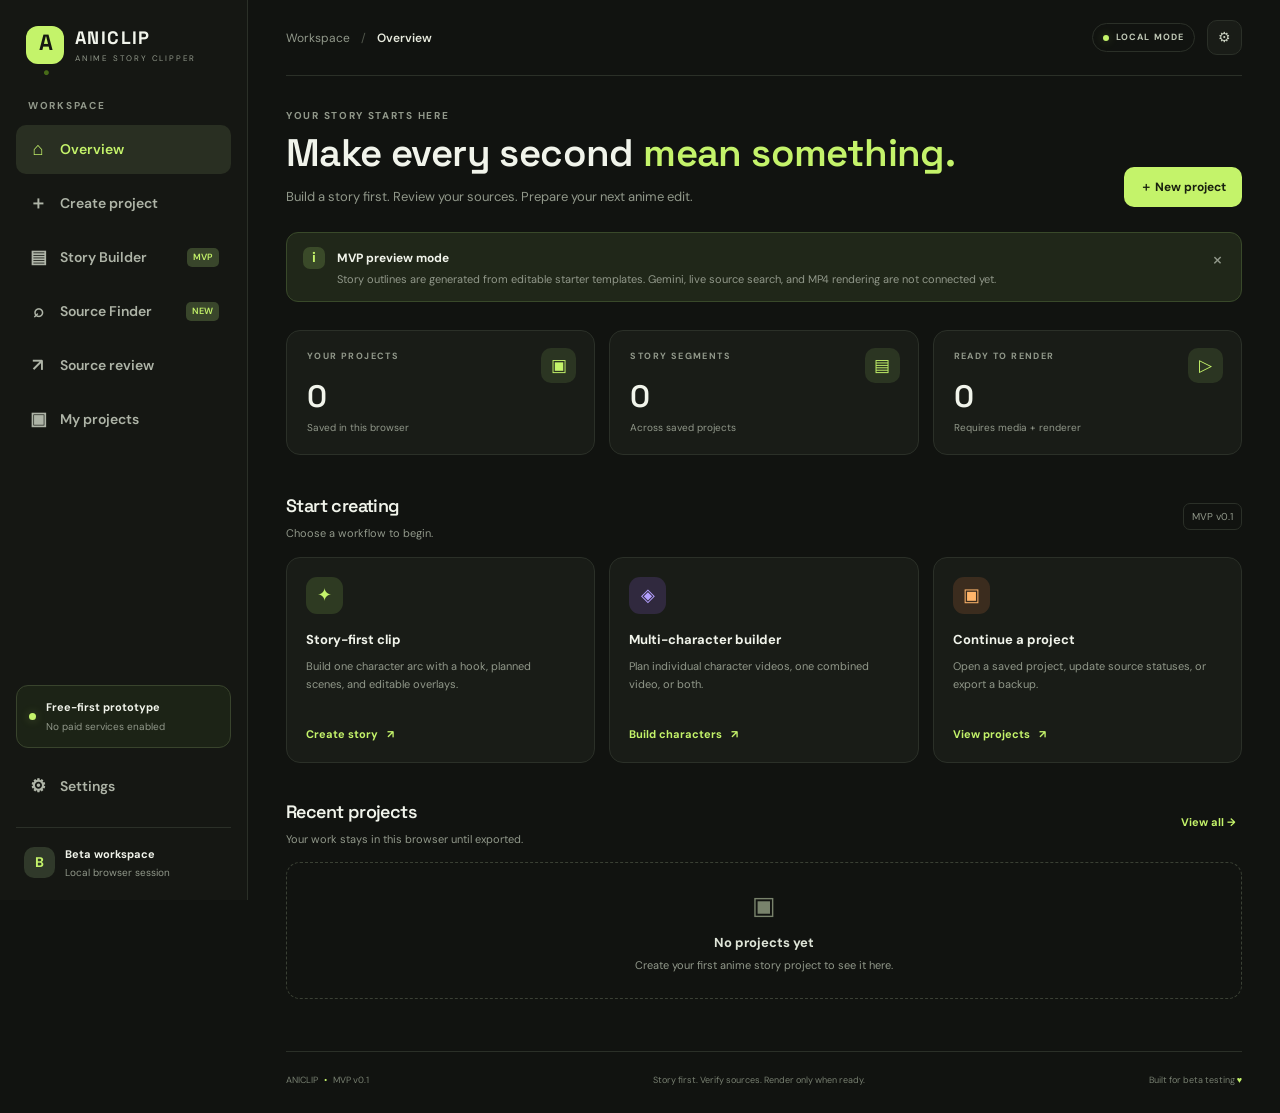
==== commit af66d975: "Add Source Finder search routes prototype v0.5" ====
--- a/index.html
+++ b/index.html
@@ -21,6 +21,7 @@
         <button class="nav-item active" data-view="home"><span class="nav-icon">⌂</span> Overview</button>
         <button class="nav-item" data-view="create"><span class="nav-icon">＋</span> Create project</button>
         <button class="nav-item" data-view="story"><span class="nav-icon">▤</span> Story Builder <span class="nav-pill">MVP</span></button>
+        <button class="nav-item" data-view="finder"><span class="nav-icon">⌕</span> Source Finder <span class="nav-pill">NEW</span></button>
         <button class="nav-item" data-view="sources"><span class="nav-icon">↗</span> Source review</button>
         <button class="nav-item" data-view="projects"><span class="nav-icon">▣</span> My projects</button>
       </nav>
@@ -97,6 +98,21 @@
         </div>
       </section>
 
+      <section class="view" id="view-finder">
+        <div class="page-intro"><div class="eyebrow">SOURCE FINDER · V0.5</div><h1>Find a better source.</h1><p>Start with an anime title or scene. If your first link fails, use these alternate search routes instead of downloading and re-uploading files.</p></div>
+        <div class="notice notice-info"><span class="notice-icon">i</span><div><strong>Search helper, not live verification.</strong><p>This free prototype opens external search pages. It does not automatically inspect video availability, retrieve media, verify timestamps, or render MP4 yet.</p></div></div>
+        <form id="sourceFinderForm" class="panel form-panel">
+          <div class="panel-heading"><div><span class="step-number">01</span><div><h2>Describe the scene</h2><p>Be specific so alternate searches are more useful.</p></div></div></div>
+          <div class="form-grid">
+            <label class="field"><span>Anime title <em>*</em></span><input id="finderAnime" required maxlength="120" placeholder="e.g. Arifureta"></label>
+            <label class="field"><span>Character or scene</span><input id="finderScene" maxlength="180" placeholder="e.g. Hajime betrayal and awakening"></label>
+            <label class="field field-full"><span>First YouTube link (optional)</span><input id="finderUrl" type="url" placeholder="https://youtu.be/..."><small class="field-help">A pasted URL is treated as an unverified candidate. This tool does not download it.</small></label>
+          </div>
+          <div class="form-footer"><span class="privacy-note"><span>●</span> No API key or paid service required</span><button class="button button-primary" type="submit">Find search alternatives <span>→</span></button></div>
+        </form>
+        <section id="finderResults" class="finder-results" hidden aria-live="polite"></section>
+      </section>
+
       <section class="view" id="view-sources">
         <div class="page-intro"><div class="eyebrow">SOURCE REVIEW</div><h1>Evidence before editing.</h1><p>Attach candidate URLs and track what has—and hasn't—been verified.</p></div>
         <div id="sourcesEmpty" class="empty-state large-empty"><span>↗</span><strong>No story to review</strong><p>Create a story first. Each segment can then hold a candidate source and verification status.</p><button class="button button-primary" data-view="create">Create project →</button></div>
--- a/styles.css
+++ b/styles.css
@@ -5,4 +5,6 @@
 @media(max-width:1180px){.main-content{padding:0 25px}.sidebar{width:220px}.main-content{margin-left:220px}.story-layout{grid-template-columns:minmax(0,1fr) 245px}.workflow-grid{gap:10px}.workflow-card{padding:15px}}
 @media(max-width:940px){.sidebar{transform:translateX(-100%);transition:transform .22s;box-shadow:var(--shadow)}.sidebar.open{transform:translateX(0)}.main-content{margin-left:0;padding:0 22px}.mobile-menu{display:block;margin-right:10px}.topbar{justify-content:flex-start}.breadcrumbs{flex:1}.topbar-right{margin-left:auto}.story-layout{grid-template-columns:1fr}.story-side-column{grid-template-columns:repeat(2,minmax(0,1fr))}.workflow-grid{grid-template-columns:repeat(3,minmax(0,1fr))}.workflow-card{min-height:220px}.workflow-description{font-size:10px}}
 @media(max-width:680px){.main-content{padding:0 15px}.topbar{height:63px;margin-bottom:24px}.local-badge{font-size:8px;padding:6px 7px}.topbar-right{gap:7px}.welcome-row{align-items:flex-start;flex-direction:column}.welcome-row .button{width:100%}.stats-grid{gap:8px}.stat-card{padding:14px 12px}.stat-label{font-size:8px;letter-spacing:.7px}.stat-number{font-size:25px}.stat-icon{right:9px;top:10px;width:27px;height:27px;font-size:13px}.stat-foot{font-size:9px}.workflow-grid{grid-template-columns:1fr}.workflow-card{min-height:0}.workflow-description{max-width:none}.workflow-link{padding-top:12px}.section-heading{align-items:flex-end}.page-intro h1{font-size:29px}.form-panel,.panel{padding:16px}.form-grid{grid-template-columns:1fr}.field-full{grid-column:auto}.form-footer{align-items:stretch;flex-direction:column}.form-footer .button{width:100%}.story-intro{align-items:flex-start;flex-direction:column}.page-actions{width:100%}.page-actions .button{flex:1}.project-summary{align-items:flex-start;flex-wrap:wrap}.project-summary-copy{width:calc(100% - 60px);flex:initial}.project-summary .status-chip{margin-left:57px}.mode-switch-wrap{align-items:flex-start;flex-direction:column}.mode-switch{width:100%}.mode-switch button{flex:1}.output-plan-grid{grid-template-columns:1fr}.story-side-column{grid-template-columns:1fr}.segment-fields{grid-template-columns:minmax(0,1fr) 75px}.timeline-footer .button{font-size:10px;padding:9px}.source-card-grid{grid-template-columns:1fr}.source-card-grid .field:last-child{max-width:none}.source-actions{flex-direction:column}.source-actions .button{width:100%}.library-toolbar{flex-wrap:wrap}.search-box{flex-basis:100%;max-width:none;order:0}.library-toolbar .button{flex:1}.project-row{align-items:flex-start;flex-wrap:wrap}.project-row-copy{width:calc(100% - 60px);flex:initial}.project-row-actions{width:100%;padding-left:53px}.settings-grid{grid-template-columns:1fr}.danger-zone{align-items:flex-start;flex-direction:column}.danger-zone .button{width:100%}.app-footer{align-items:flex-start;flex-direction:column;gap:5px;margin-top:35px}.notice{padding:12px}.notice p{margin-right:8px}.notice-close{right:7px;top:5px}.empty-state{padding:20px}.topbar .breadcrumbs{font-size:11px}}
-@media(prefers-reduced-motion:reduce){*,*::before,*::after{scroll-behavior:auto!important;animation-duration:.01ms!important;transition-duration:.01ms!important}}+@media(prefers-reduced-motion:reduce){*,*::before,*::after{scroll-behavior:auto!important;animation-duration:.01ms!important;transition-duration:.01ms!important}}
+/* Source Finder v0.5 */
+.finder-results{margin-top:26px}.finder-candidate{border:1px solid var(--border);background:var(--panel);border-radius:12px;padding:16px;margin-bottom:16px;overflow-wrap:anywhere}.finder-candidate p{margin:7px 0;color:var(--text)}.finder-candidate small{display:block;color:var(--muted);line-height:1.6}.finder-link-grid{display:grid;grid-template-columns:repeat(2,minmax(0,1fr));gap:14px;margin-bottom:18px}.finder-link-card h3{font-family:'Space Grotesk',sans-serif;font-size:17px;margin:9px 0 5px}.finder-link-card p{color:var(--muted);min-height:42px}.finder-link-card .button{display:inline-flex;text-decoration:none;align-items:center;justify-content:center;margin-top:8px}@media(max-width:720px){.finder-link-grid{grid-template-columns:1fr}}
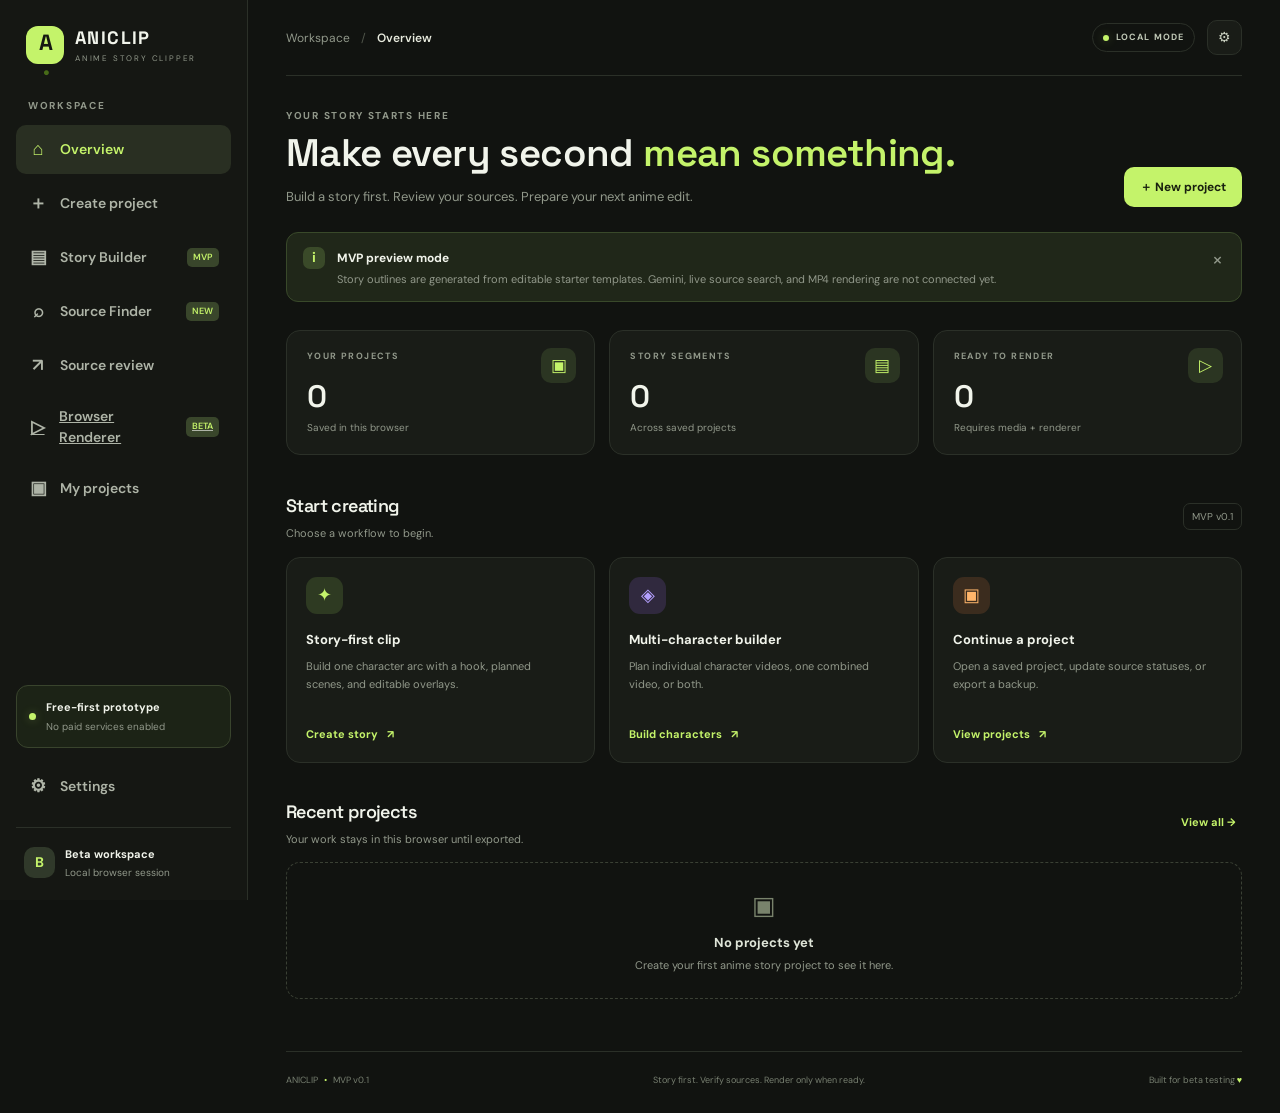
==== commit bc8a15b2: "Add Browser Renderer navigation entry" ====
--- a/index.html
+++ b/index.html
@@ -23,6 +23,7 @@
         <button class="nav-item" data-view="story"><span class="nav-icon">▤</span> Story Builder <span class="nav-pill">MVP</span></button>
         <button class="nav-item" data-view="finder"><span class="nav-icon">⌕</span> Source Finder <span class="nav-pill">NEW</span></button>
         <button class="nav-item" data-view="sources"><span class="nav-icon">↗</span> Source review</button>
+        <a class="nav-item" href="./renderer.html"><span class="nav-icon">▷</span> Browser Renderer <span class="nav-pill">BETA</span></a>
         <button class="nav-item" data-view="projects"><span class="nav-icon">▣</span> My projects</button>
       </nav>
       <div class="sidebar-bottom">
